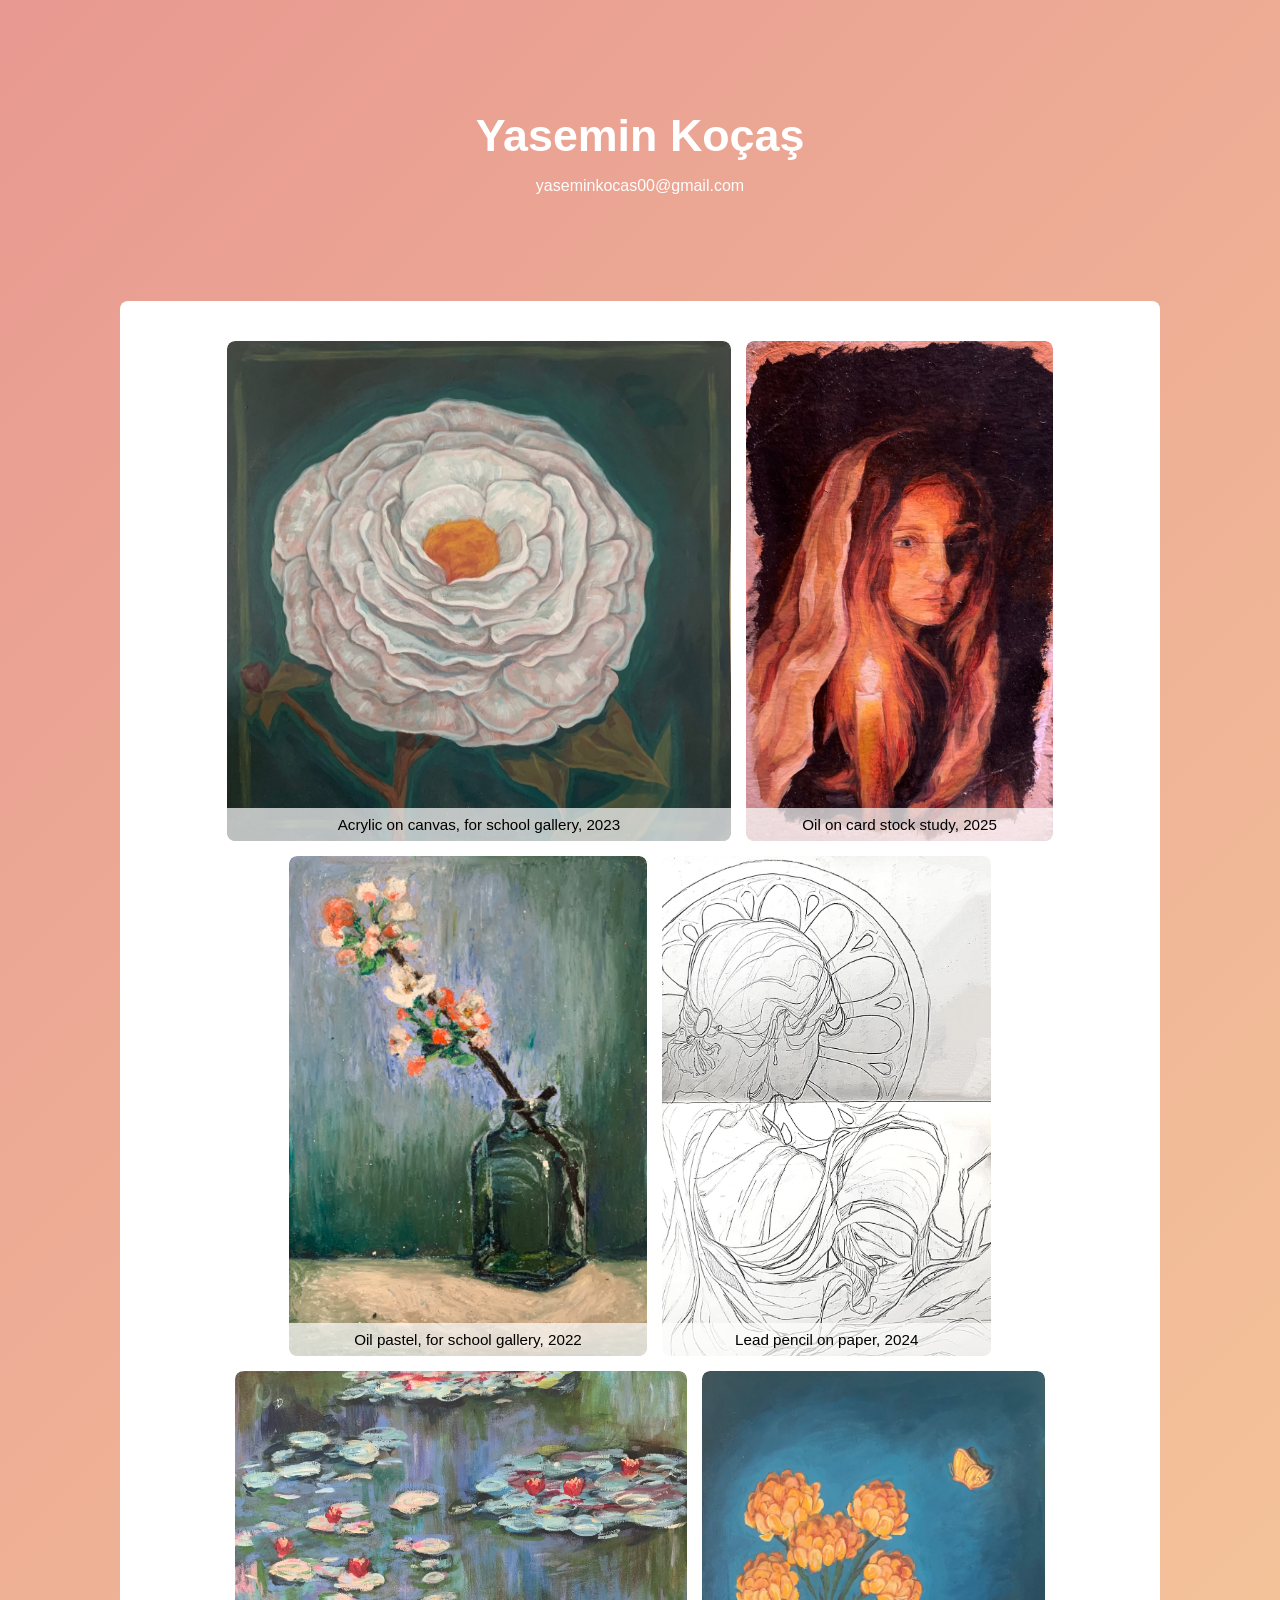
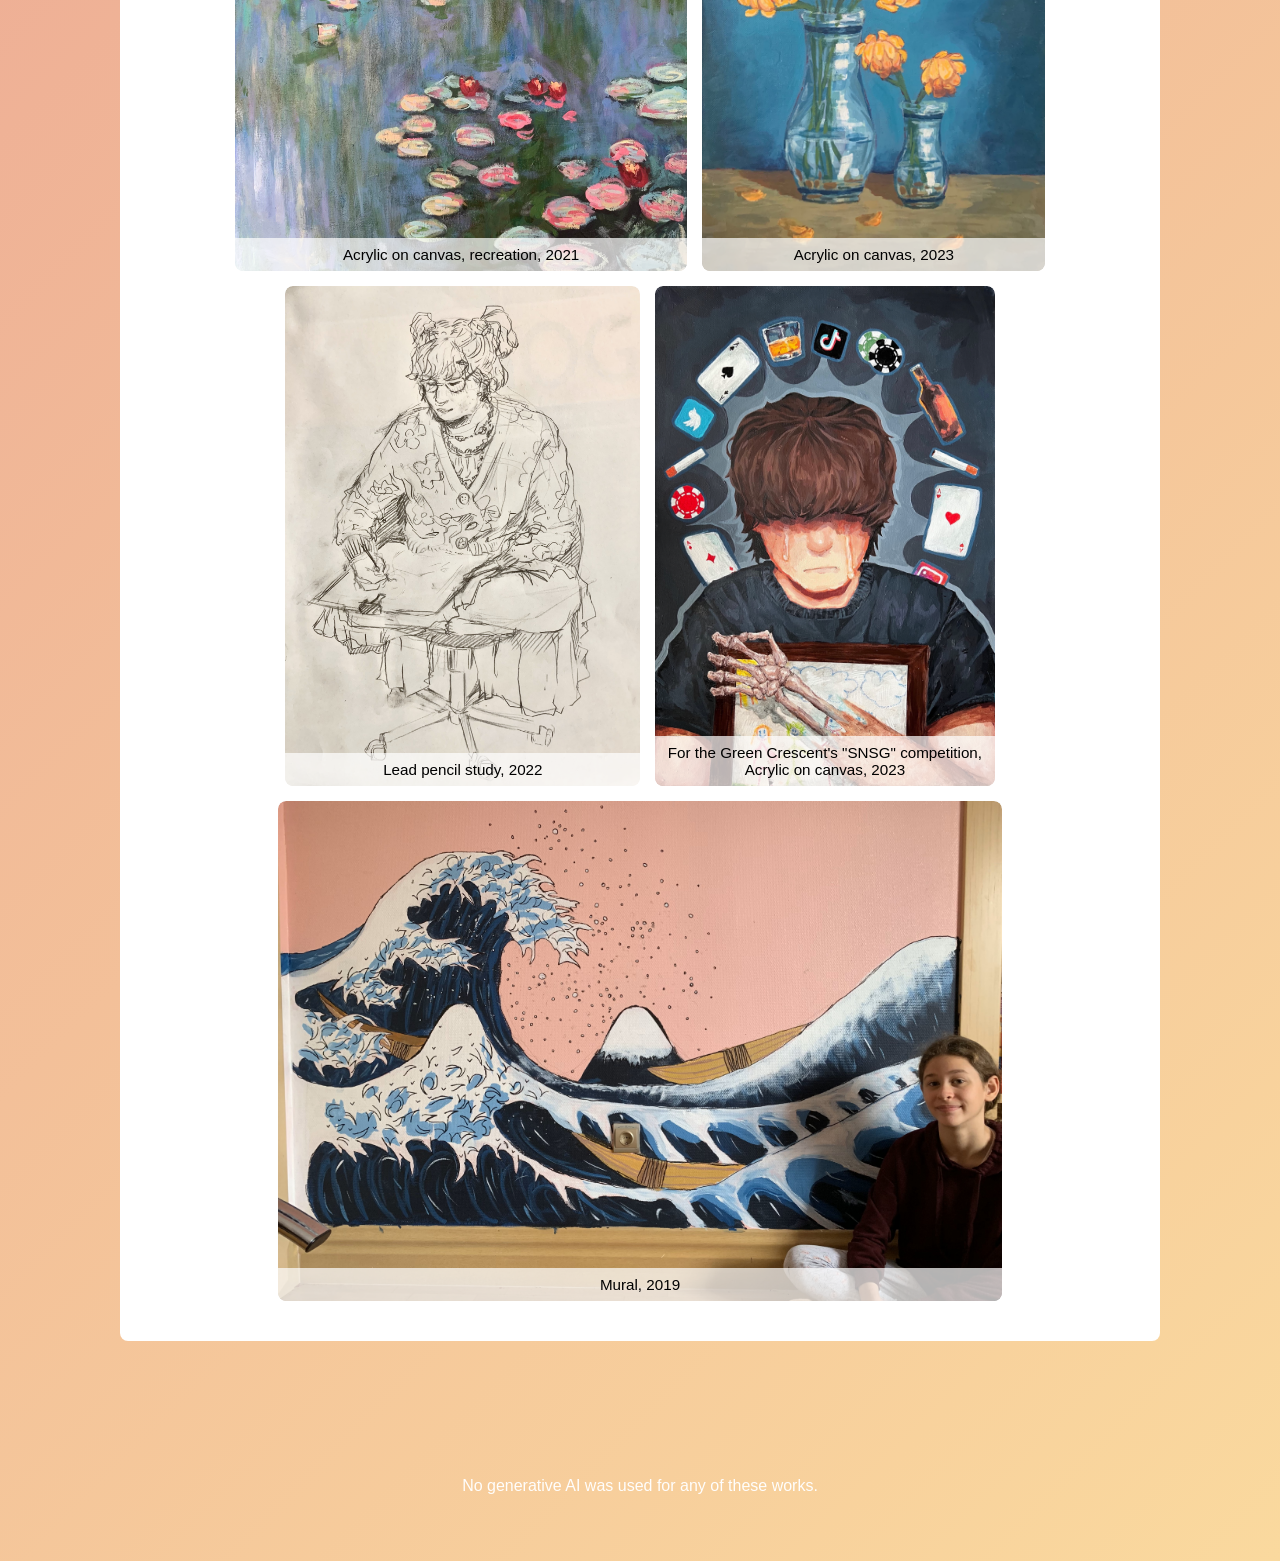
==== index.html @ a7b28b20 "trial" ====
<!DOCTYPE html>
<html lang="en">
<head>
  <meta charset="UTF-8" />
  <meta name="viewport" content="width=device-width, initial-scale=1.0" />
  <title>Yasemin Koçaş – Art Portfolio</title>
  <style>
    body {
      margin: 0;
      font-family: 'Segoe UI', sans-serif;
      background: linear-gradient(135deg, #e89991, #fad99e);
      color: #fff;
      text-align: center;
    }

    header {
      padding: 80px 20px 50px;
    }

    header h1 {
      font-size: 2.8em;
      margin-bottom: 10px;
      font-weight: 700;
    }

    header p {
      color: rgba(255, 255, 255, 0.97);
    }

    .gallery {
        display: flex;
        justify-content: center; 
  align-items: flex-start; 
  flex-wrap: wrap;        
  gap: 15px;              
  padding: 40px;
  border-radius: 8px;
  max-width:75%;
  margin: 40px auto;
  background: #fff;
  color: #333;
    }

    .gallery-item {
      position: relative;
  overflow: hidden;
  border-radius: 8px;
  cursor: pointer;
  transition: transform 0.2s ease;
  flex: 0 1 auto;         
  height: 500px;
    }

    .gallery-item:hover {
      transform: scale(1.02);
    }

    .gallery-item img {
       height: 100%;           
  width: auto;            
  display: block;
  object-fit: cover;      
  border-radius: 8px;
    }

    .caption {
      position: absolute;
  bottom: 0;
  width: 100%;
  background: rgba(255, 255, 255, 0.7);
  padding: 8px 0;
  font-size: 0.95em;
  color: #000;
  box-sizing: border-box;
    }

    
    .lightbox {
      display: none;
      position: fixed;
      top: 0;
      left: 0;
      width: 100%;
      height: 100%;
      background: rgba(0, 0, 0, 0.5);
      justify-content: center;
      align-items: center;
      z-index: 1000;
      .close {
  position: absolute;
  top: 30px;
  right: 40px;
  font-size: 2em;
  color: white;
  text-decoration: none;
  font-weight: bold;
  z-index: 1001;
}

    }

    .lightbox img {
      max-width:85%;
      max-height: 85%;
      border-radius: 10px;
      box-shadow: 0 0 20px rgba(0, 0, 0, 0.35);
    }

    .lightbox:target {
      display: flex;
    }


  </style>
</head>
<body>

  <header>
    <h1>Yasemin Koçaş</h1>
    <p>yaseminkocas00@gmail.com</p>
  </header>

  <div class="gallery">
    <a href="#img1" class="gallery-item">
      <img src="img/img1.png" alt=" img1">
      <div class="caption">Acrylic on canvas, for school gallery, 2023</div>
    </a>

    <a href="#first" class="gallery-item">
      <img src="img/first.jpg" alt=" first">
      <div class="caption">Oil on card stock study, 2025</div>
    </a>

    <a href="#img2" class="gallery-item">
      <img src="img/img2.png" alt="img2">
      <div class="caption">Oil pastel, for school gallery, 2022</div>
    </a>

    <a href="#img4" class="gallery-item">
      <img src="img/img4.jpg" alt="img4">
      <div class="caption">Lead pencil on paper, 2024</div>
    </a>

    <a href="#img5" class="gallery-item">
      <img src="img/img5.png" alt="img5">
      <div class="caption">Acrylic on canvas, recreation, 2021</div>
    </a>

    <a href="#img6" class="gallery-item">
      <img src="img/img6.png" alt="img6">
      <div class="caption">Acrylic on canvas, 2023</div>
    </a>

     <a href="#img7" class="gallery-item">
      <img src="img/img7.jpg" alt="img7">
      <div class="caption">Lead pencil study, 2022</div>
    </a>

    <a href="#img8" class="gallery-item">
      <img src="img/img8.png" alt="img8">
      <div class="caption">For the Green Crescent's "SNSG" competition, Acrylic on canvas, 2023</div>
    </a>

     <a href="#last" class="gallery-item">
      <img src="img/last.jpg" alt="last">
      <div class="caption">Mural, 2019</div>
    </a>
  </div>

<div>  
  <div id="img1" class="lightbox">
    <a href="" class="close">&times;</a>
    <img src="img/img1.png" alt="">
  </div>

  <div id="img2" class="lightbox">
    <a href="" class="close">&times;</a>
    <img src="img/img2.png" alt="">
</div>
      <div id="img3" class="lightbox">
    <a href="" class="close">&times;</a>
    <img src="img/img3.png" alt="">
  </div>

    <div id="img4" class="lightbox">
    <a href="" class="close">&times;</a>
    <img src="img/img4.jpg" alt="">
    </div>

    <div id="first" class="lightbox">
    <a href="" class="close">&times;</a>
    <img src="img/first.jpg" alt="">
    </div>

      <div id="img5" class="lightbox">
    <a href="" class="close">&times;</a>
    <img src="img/img5.png" alt="">
  </div>

    <div id="img6" class="lightbox">
    <a href="" class="close">&times;</a>
    <img src="img/img6.png" alt="">
  </div>

    <div id="img7" class="lightbox">
    <a href="" class="close">&times;</a>
    <img src="img/img7.jpg" alt="">
  </div>

    <div id="img8" class="lightbox">
    <a href="" class="close">&times;</a>
    <img src="img/img8.png" alt="">
  </div>

    <div id="img9" class="lightbox">
    <a href="" class="close">&times;</a>
    <img src="img/img9.png" alt="">
  </div>

  <div id="last" class="lightbox">
    <a href="" class="close">&times;</a>
    <img src="img/last.jpg" alt="">
  </div>
</div>

<header>
    <p>No generative AI was used for any of these works.</p>
  </header>

</body>
</html>
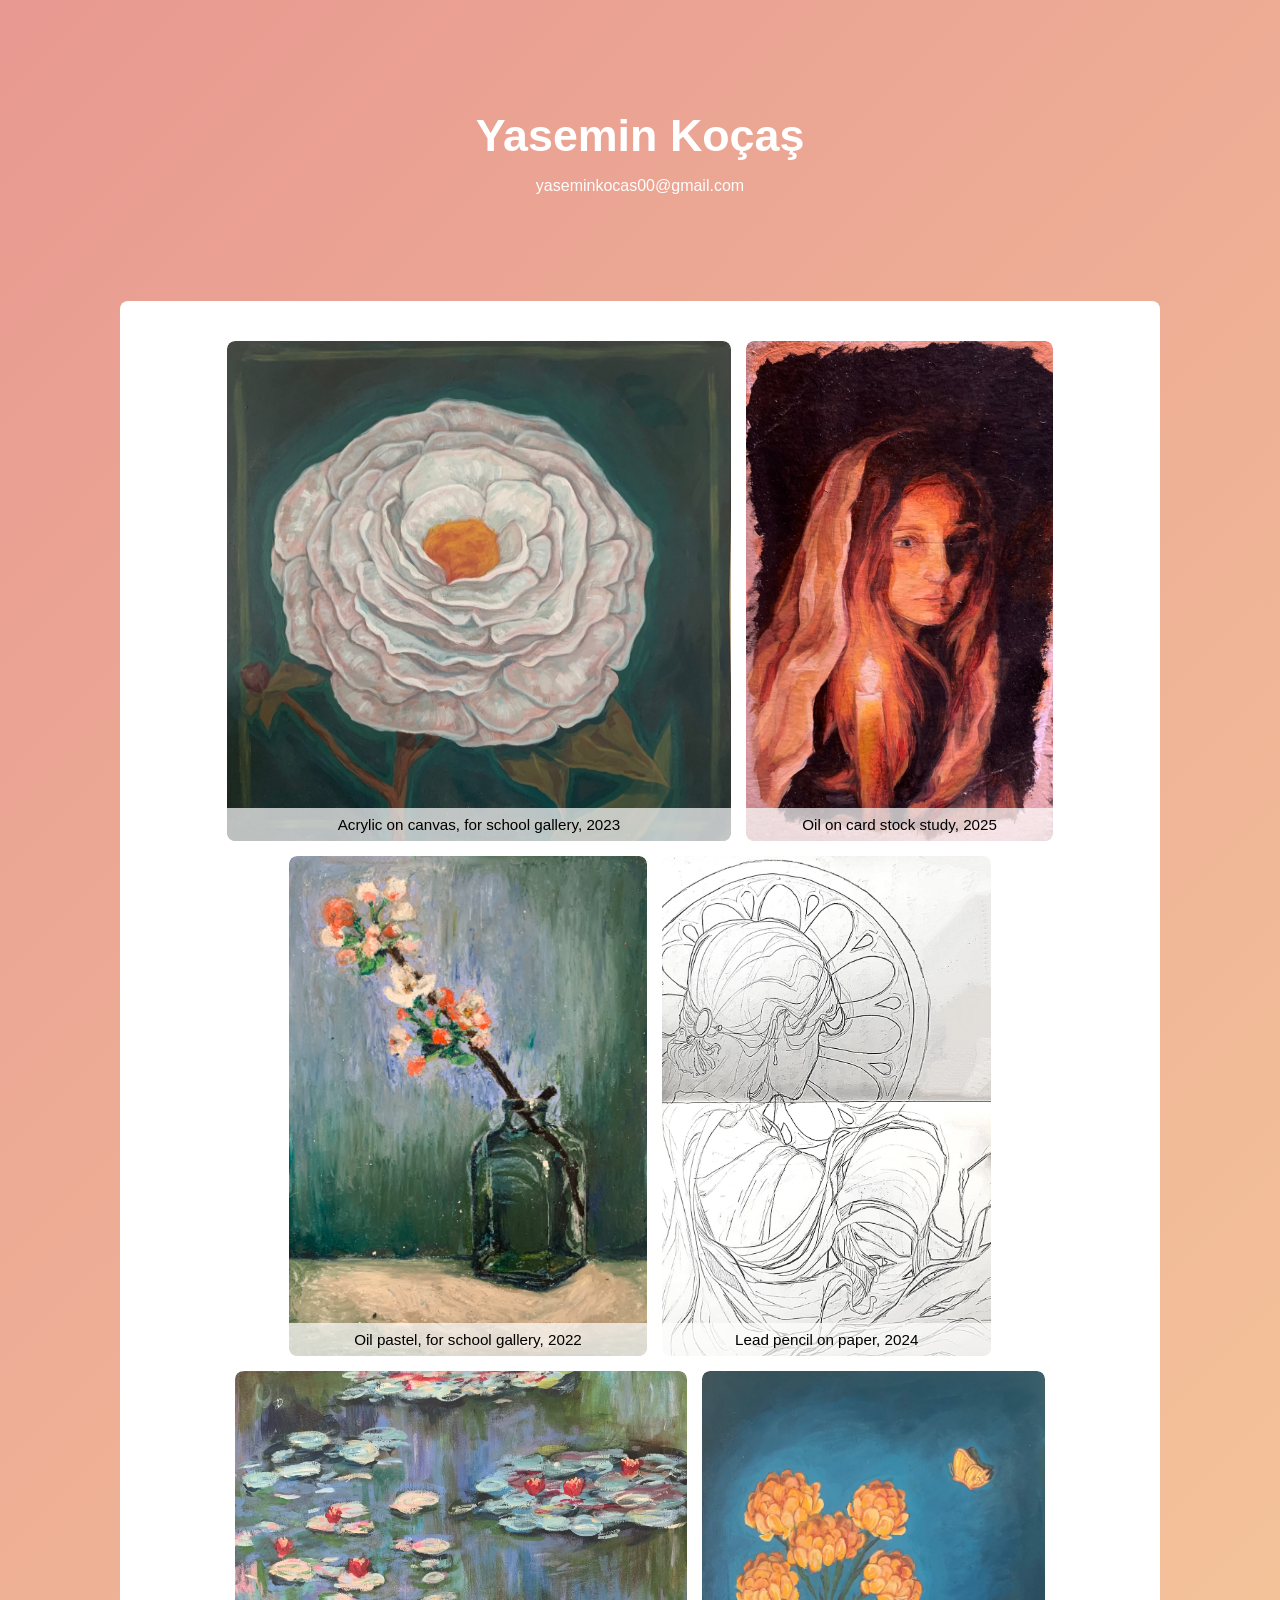
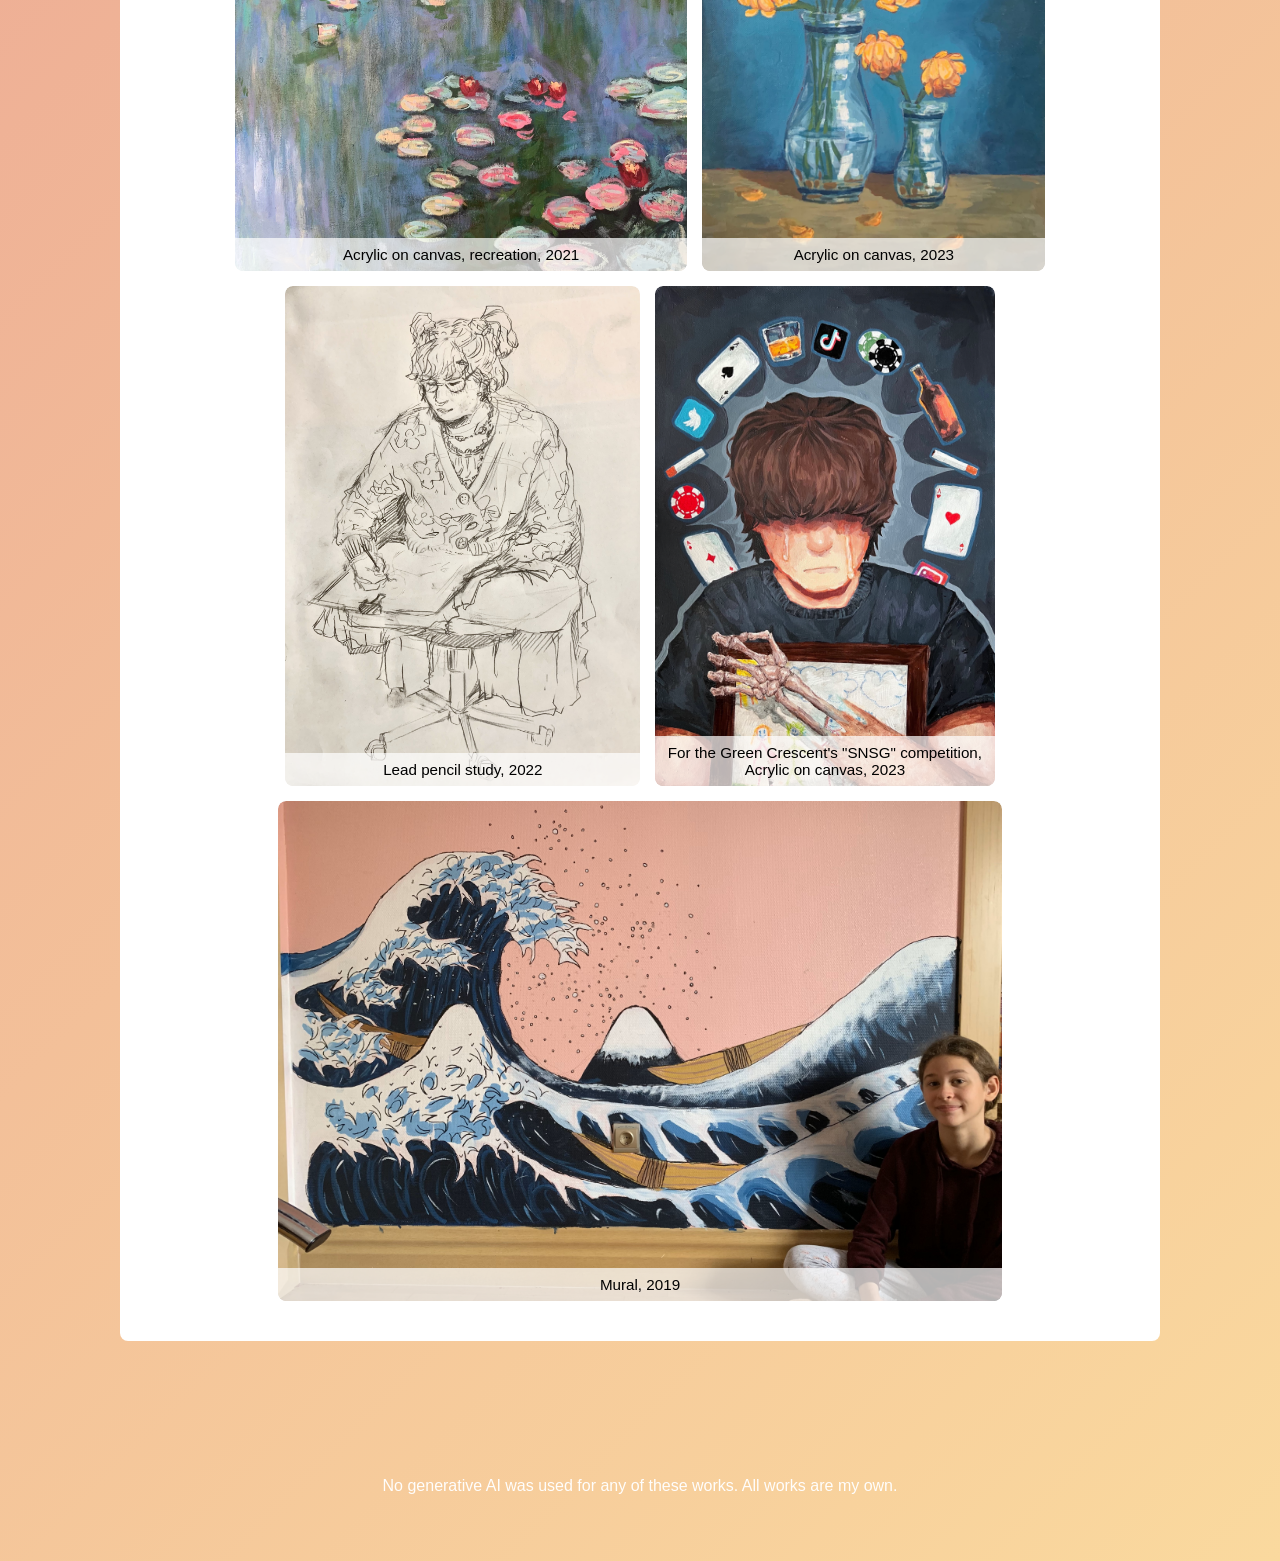
==== commit df316ee3: "trial" ====
--- a/index.html
+++ b/index.html
@@ -226,7 +226,7 @@
 </div>
 
 <header>
-    <p>No generative AI was used for any of these works.</p>
+    <p>No generative AI was used for any of these works. All works are my own.</p>
   </header>
 
 </body>
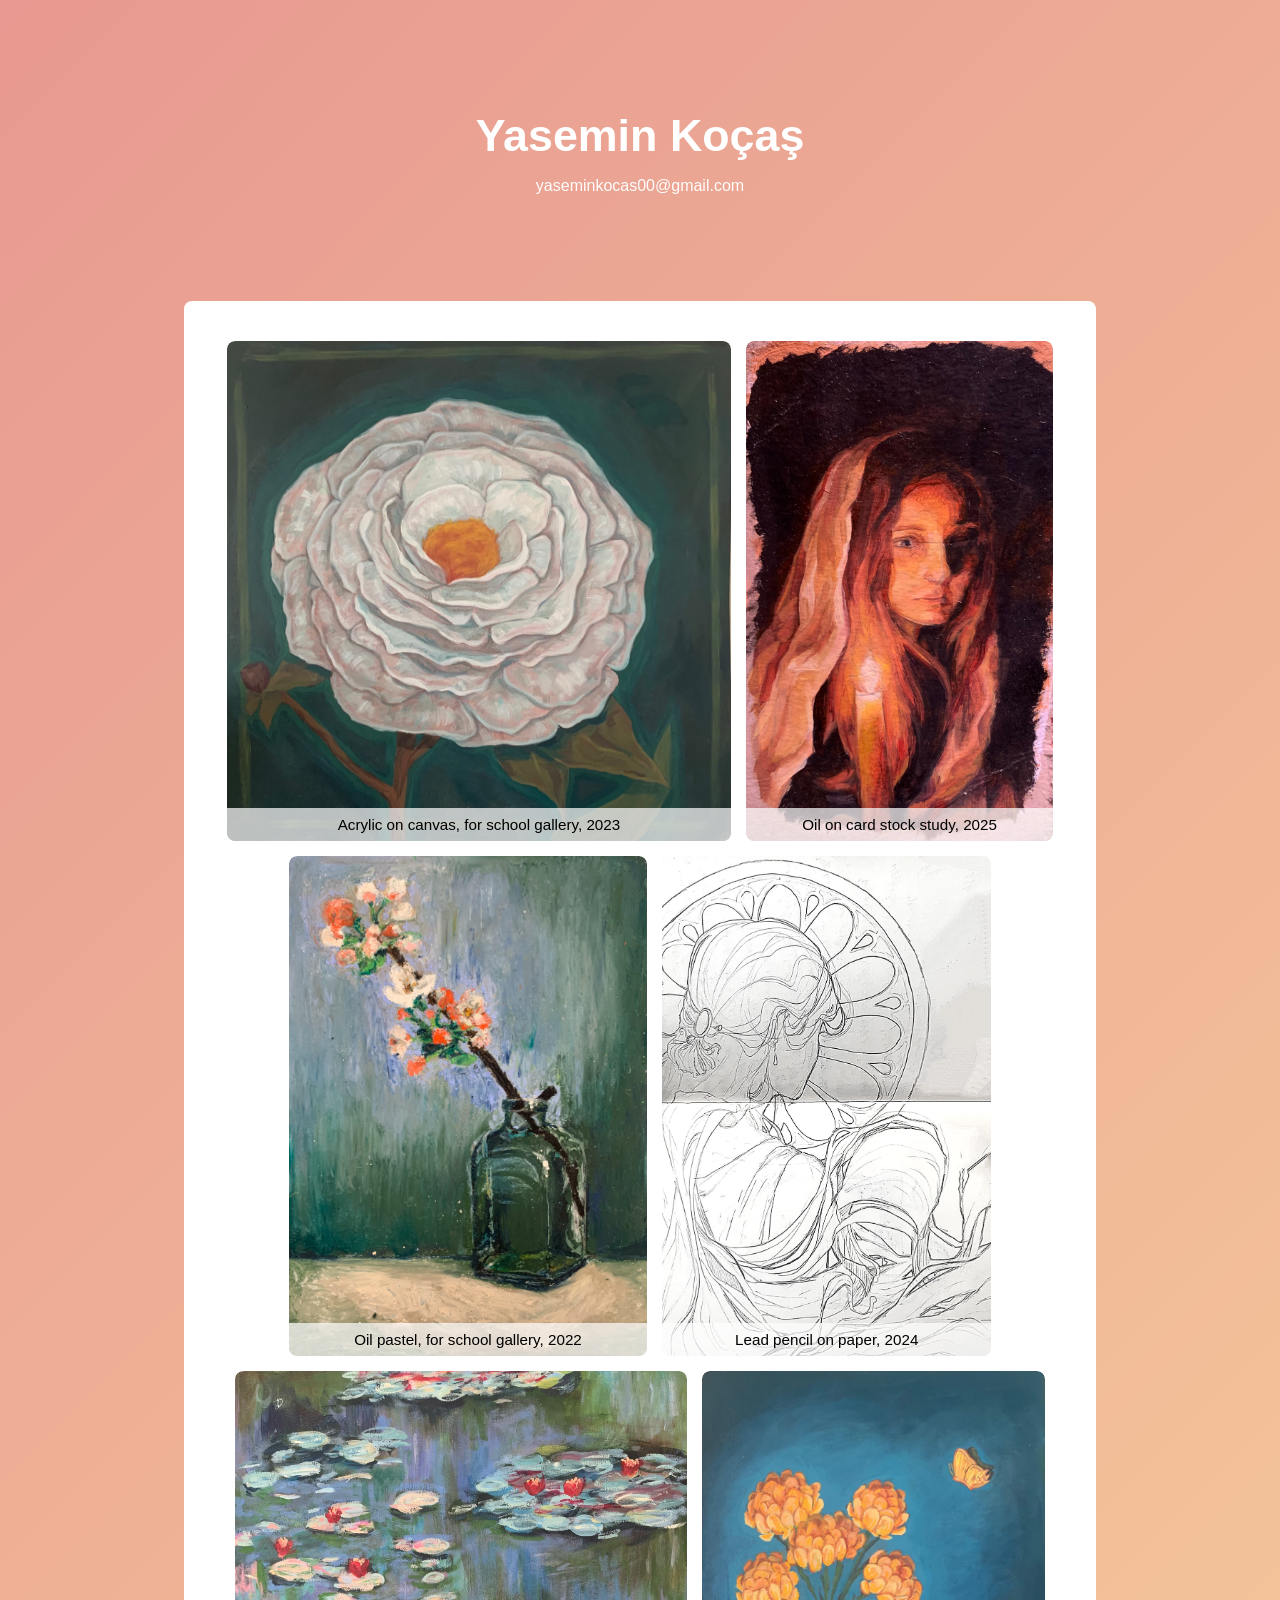
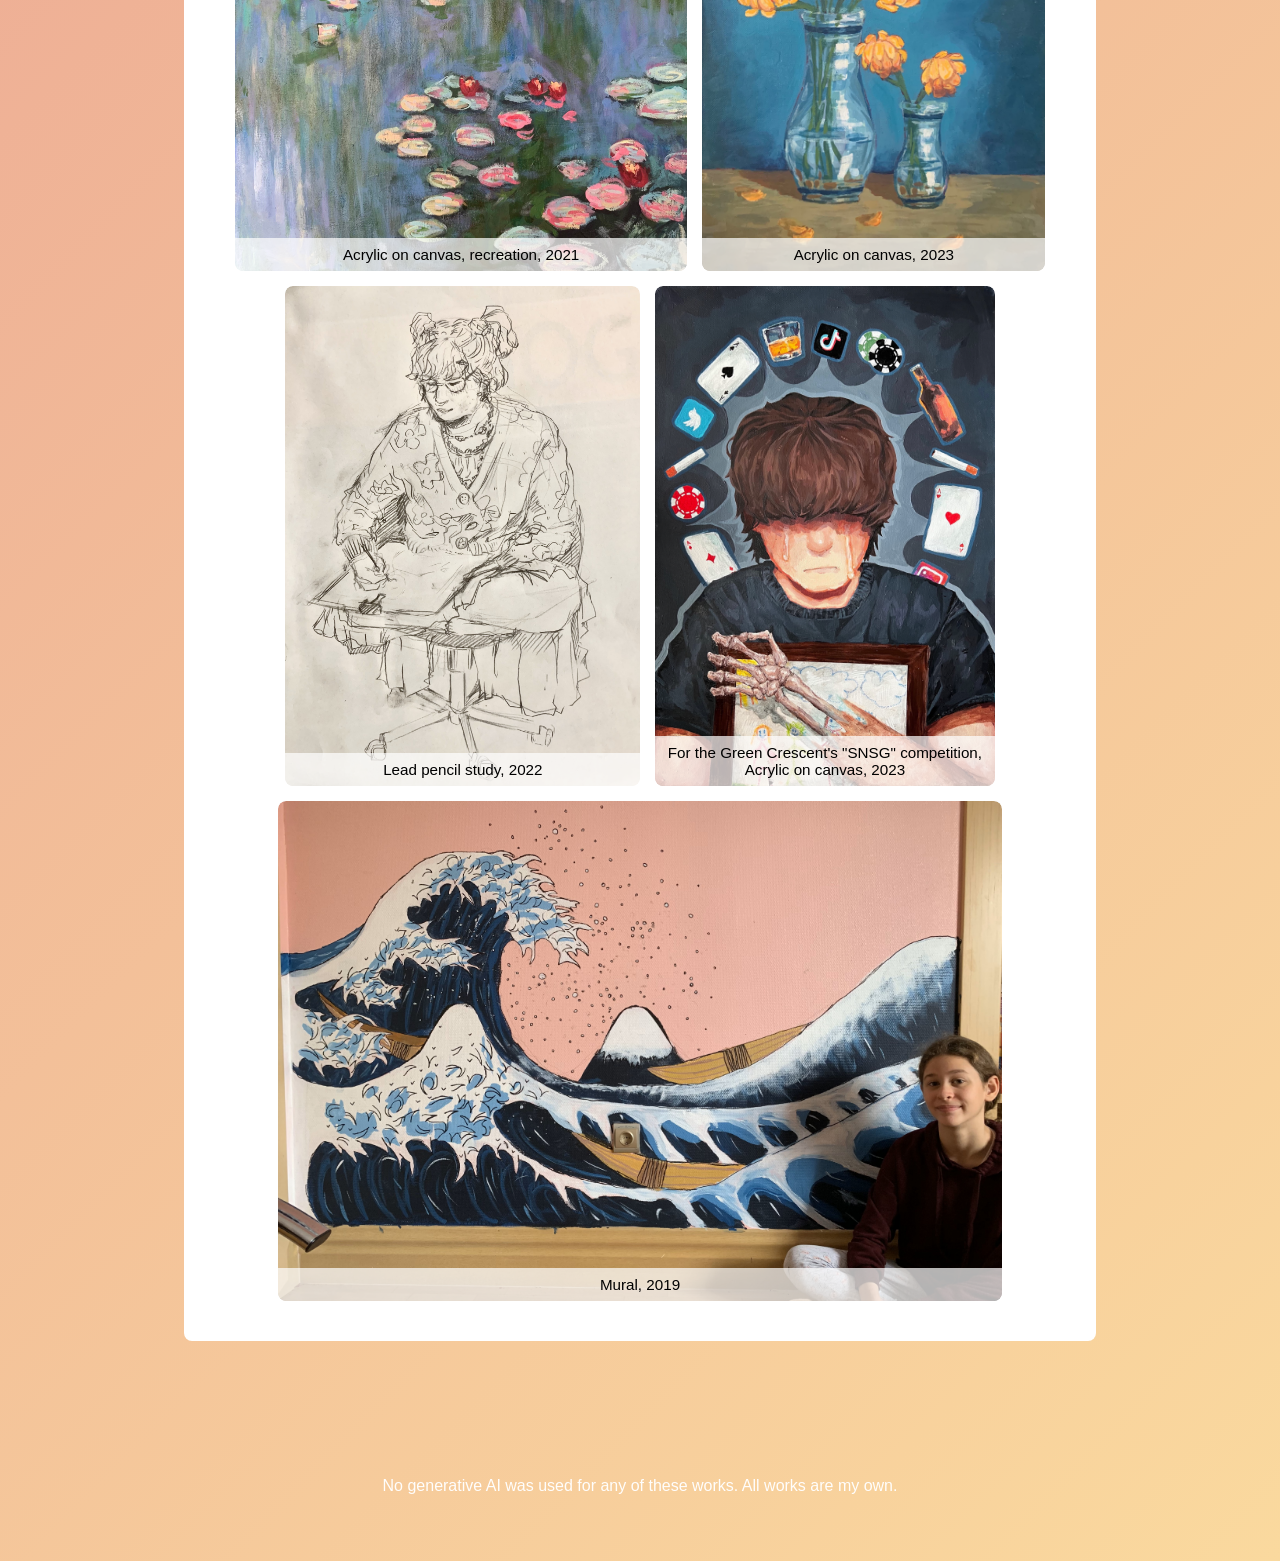
==== commit 59dfc1dd: "trial" ====
--- a/index.html
+++ b/index.html
@@ -37,7 +37,7 @@
   gap: 15px;              
   padding: 40px;
   border-radius: 8px;
-  max-width:75%;
+  max-width:65%;
   margin: 40px auto;
   background: #fff;
   color: #333;
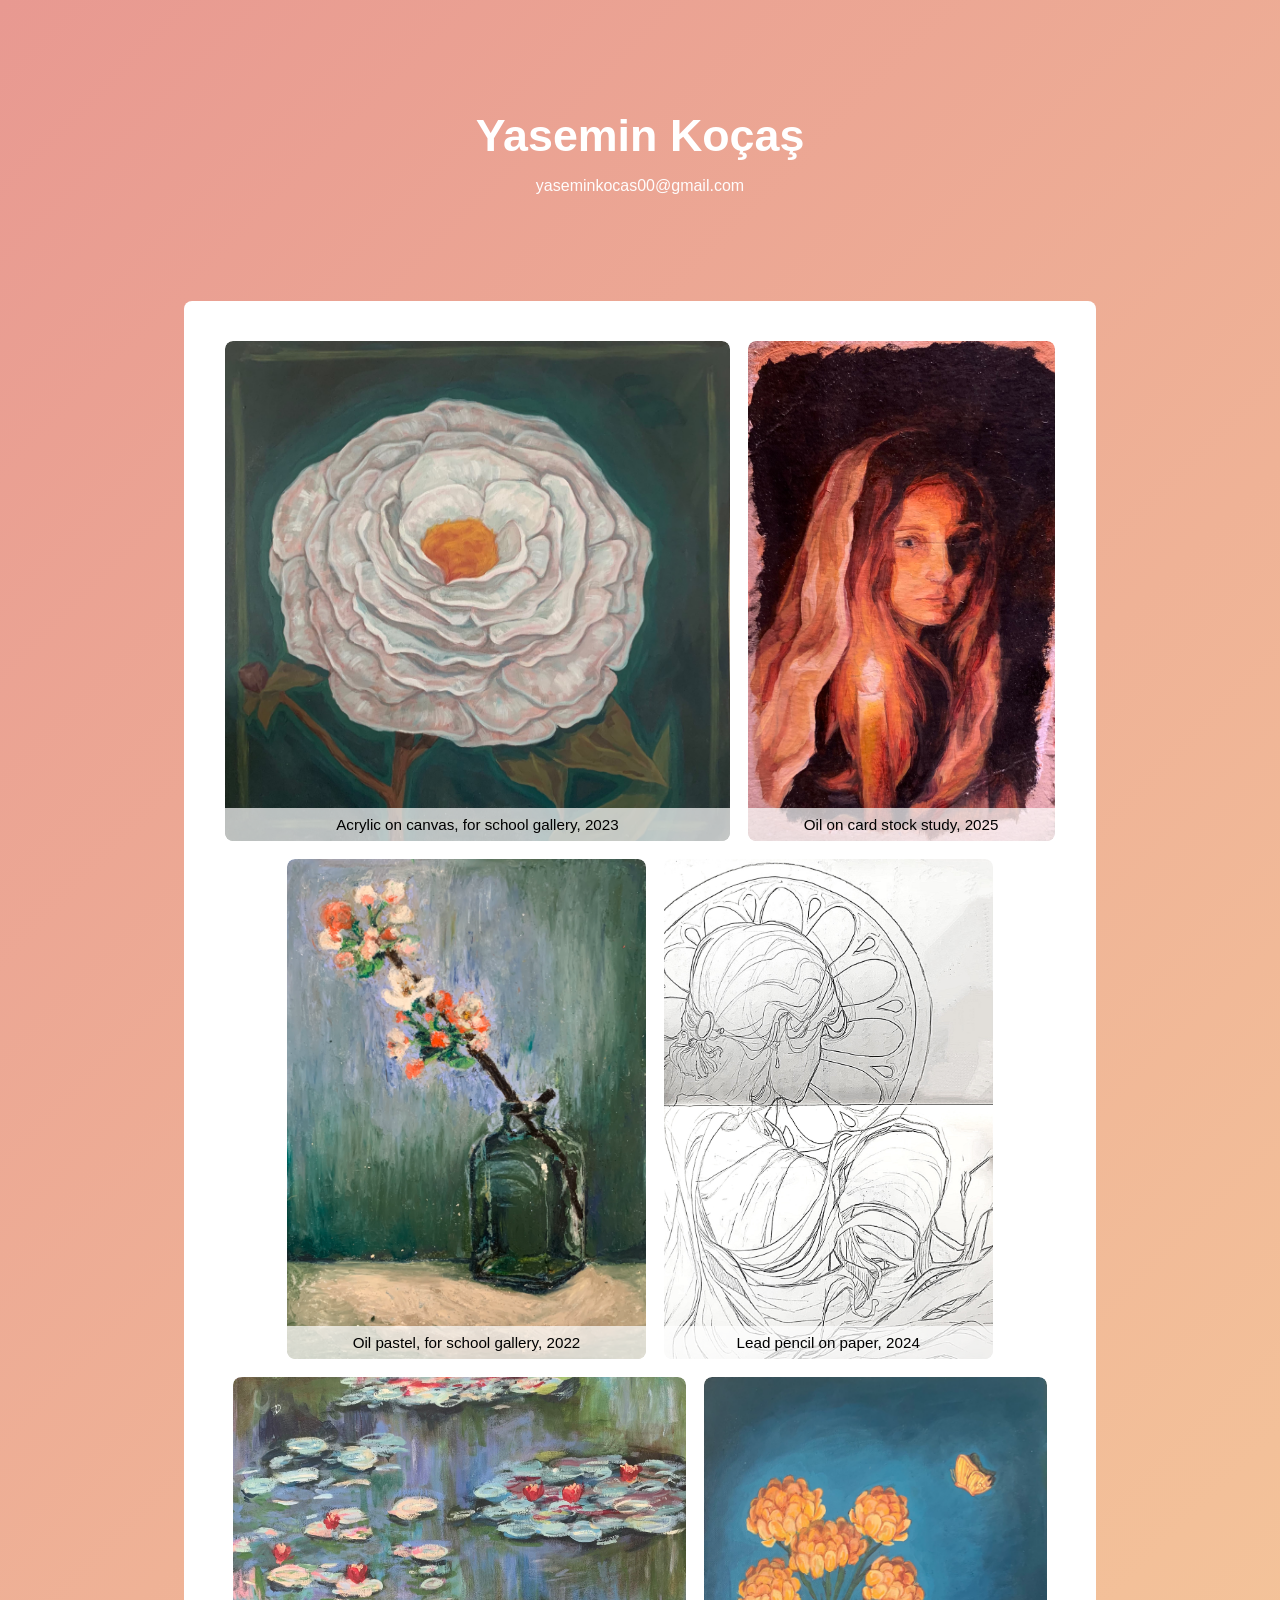
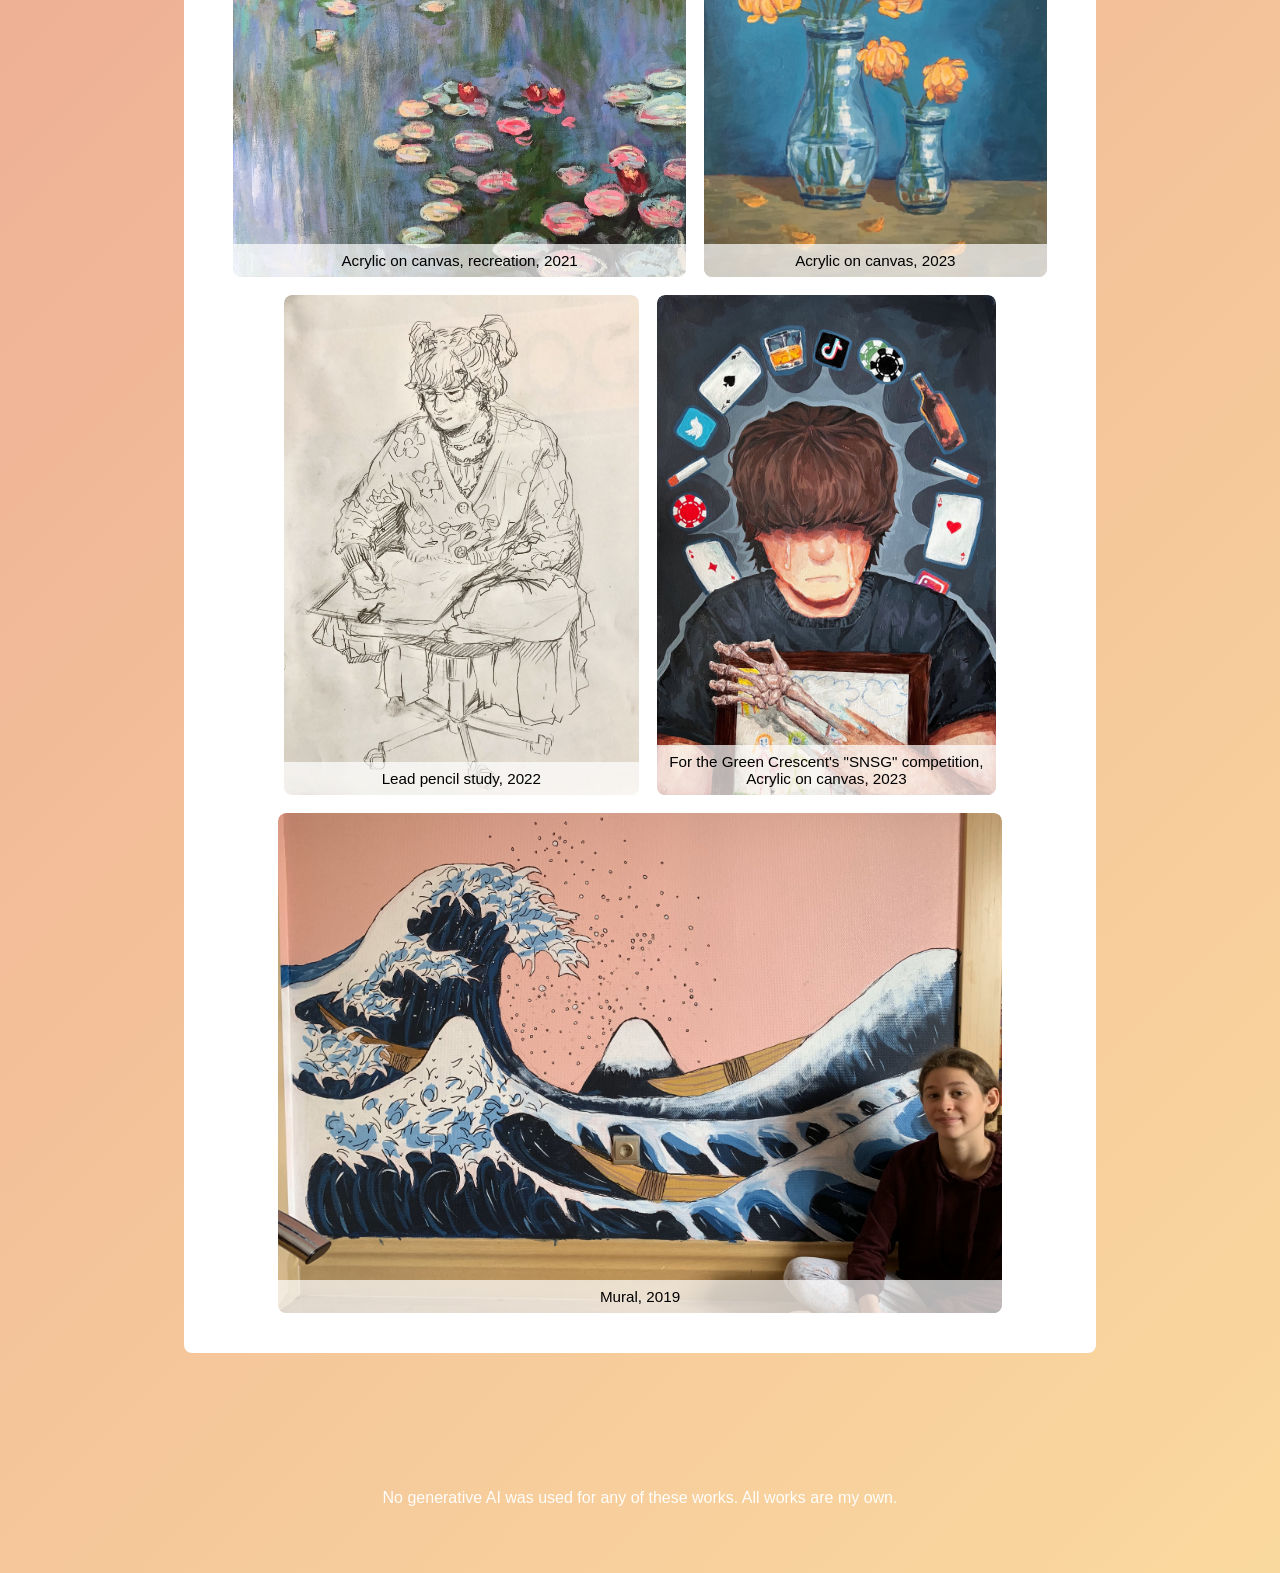
==== commit 600b155c: "final" ====
--- a/index.html
+++ b/index.html
@@ -34,7 +34,7 @@
         justify-content: center; 
   align-items: flex-start; 
   flex-wrap: wrap;        
-  gap: 15px;              
+  gap: 18px;              
   padding: 40px;
   border-radius: 8px;
   max-width:65%;
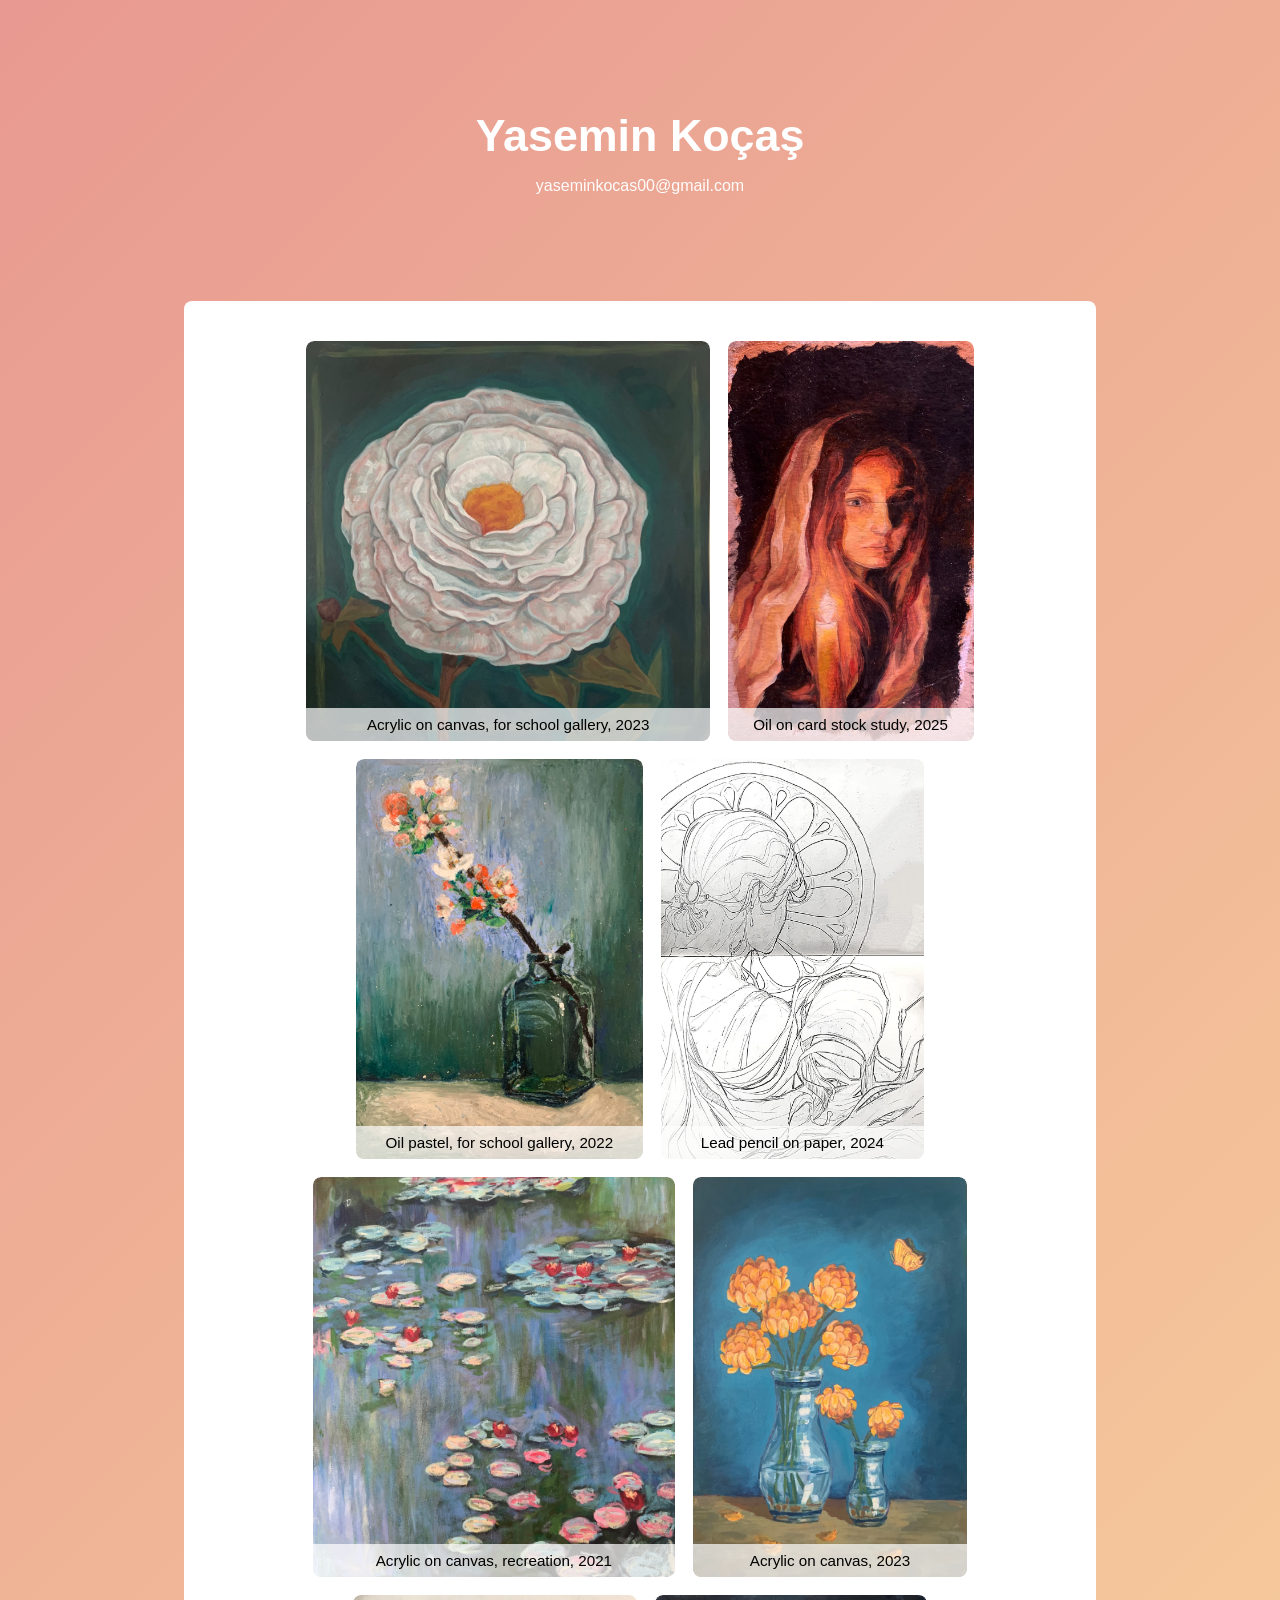
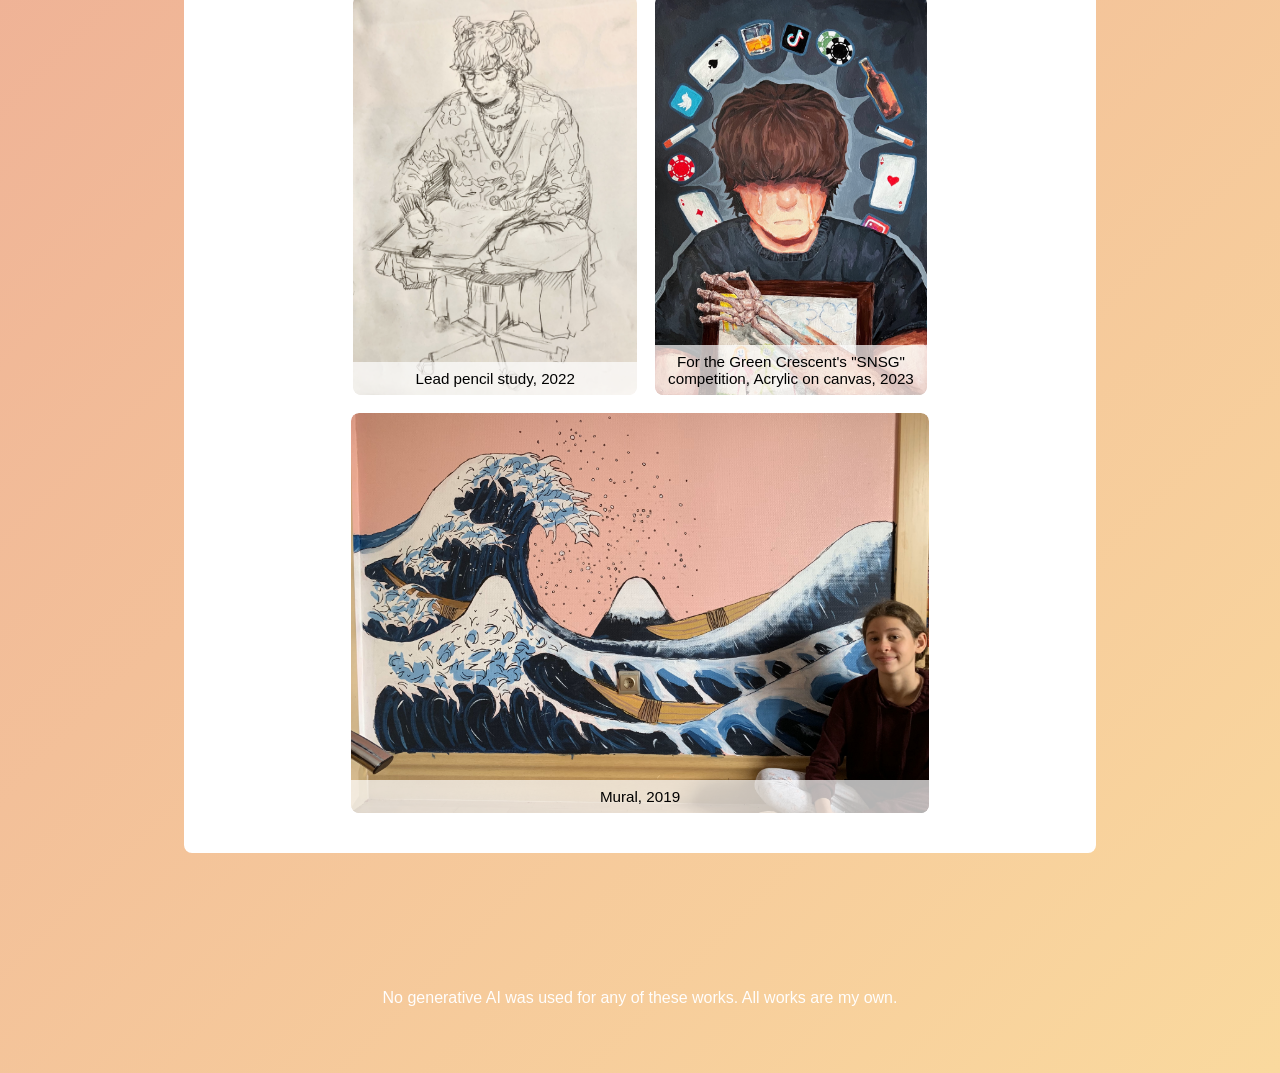
==== commit 521637ba: "actual final" ====
--- a/index.html
+++ b/index.html
@@ -50,7 +50,7 @@
   cursor: pointer;
   transition: transform 0.2s ease;
   flex: 0 1 auto;         
-  height: 500px;
+  height: 400px;
     }
 
     .gallery-item:hover {
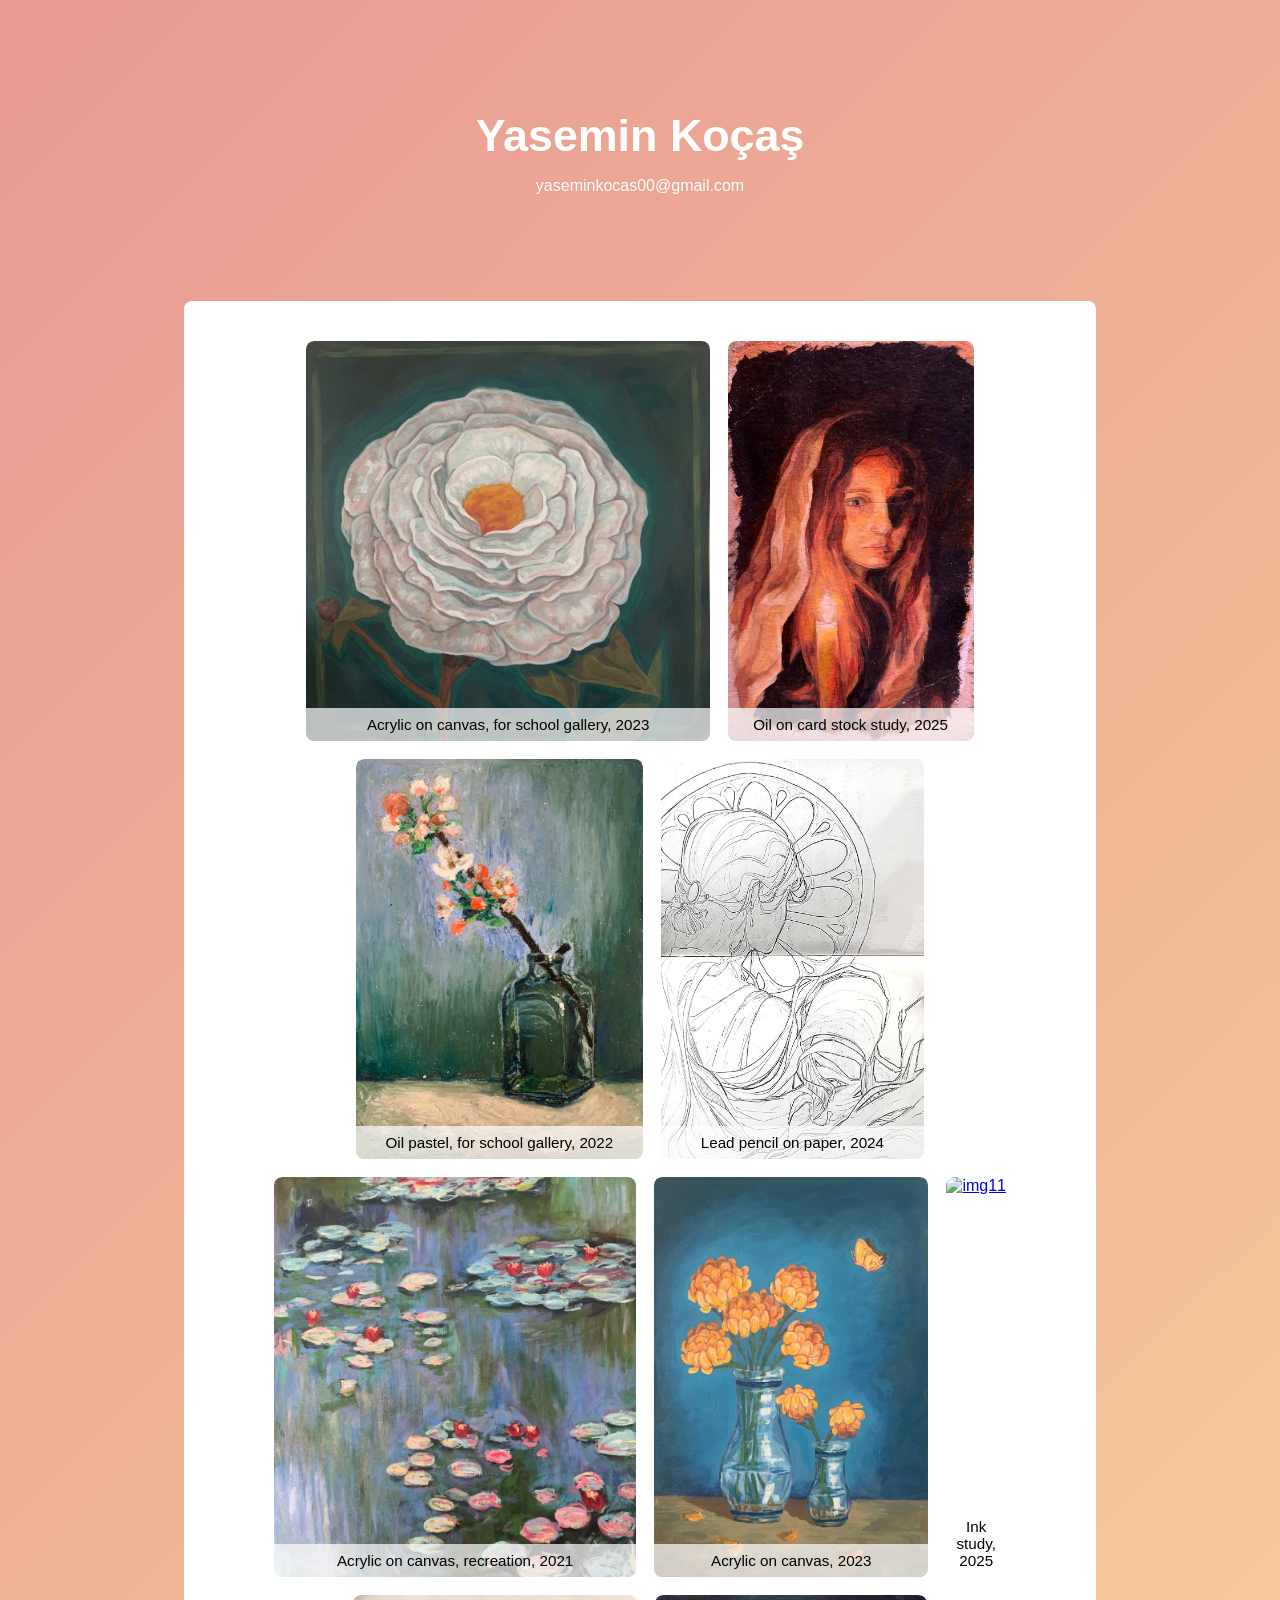
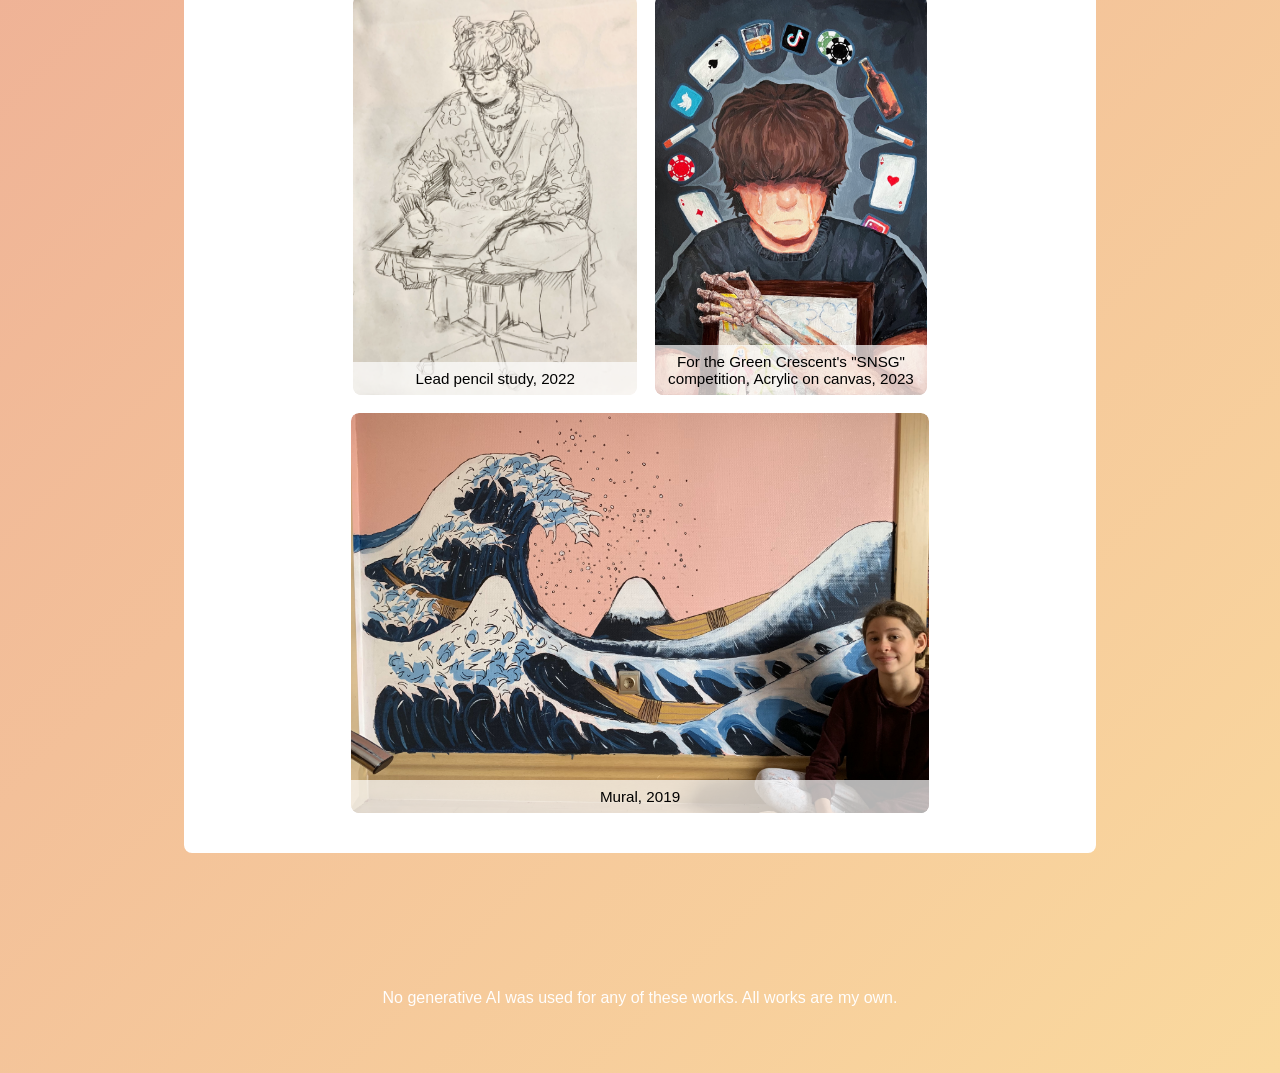
==== commit 180f004d: "final final" ====
--- a/index.html
+++ b/index.html
@@ -153,6 +153,11 @@
       <div class="caption">Acrylic on canvas, 2023</div>
     </a>
 
+        <a href="#img11" class="gallery-item">
+      <img src="img/img11.jpg" alt="img11">
+      <div class="caption">Ink study, 2025</div>
+    </a>
+
      <a href="#img7" class="gallery-item">
       <img src="img/img7.jpg" alt="img7">
       <div class="caption">Lead pencil study, 2022</div>
@@ -189,6 +194,12 @@
     <img src="img/img4.jpg" alt="">
     </div>
 
+        <div id="img11" class="lightbox">
+    <a href="" class="close">&times;</a>
+    <img src="img/img11.jpg" alt="">
+    </div>
+
+
     <div id="first" class="lightbox">
     <a href="" class="close">&times;</a>
     <img src="img/first.jpg" alt="">
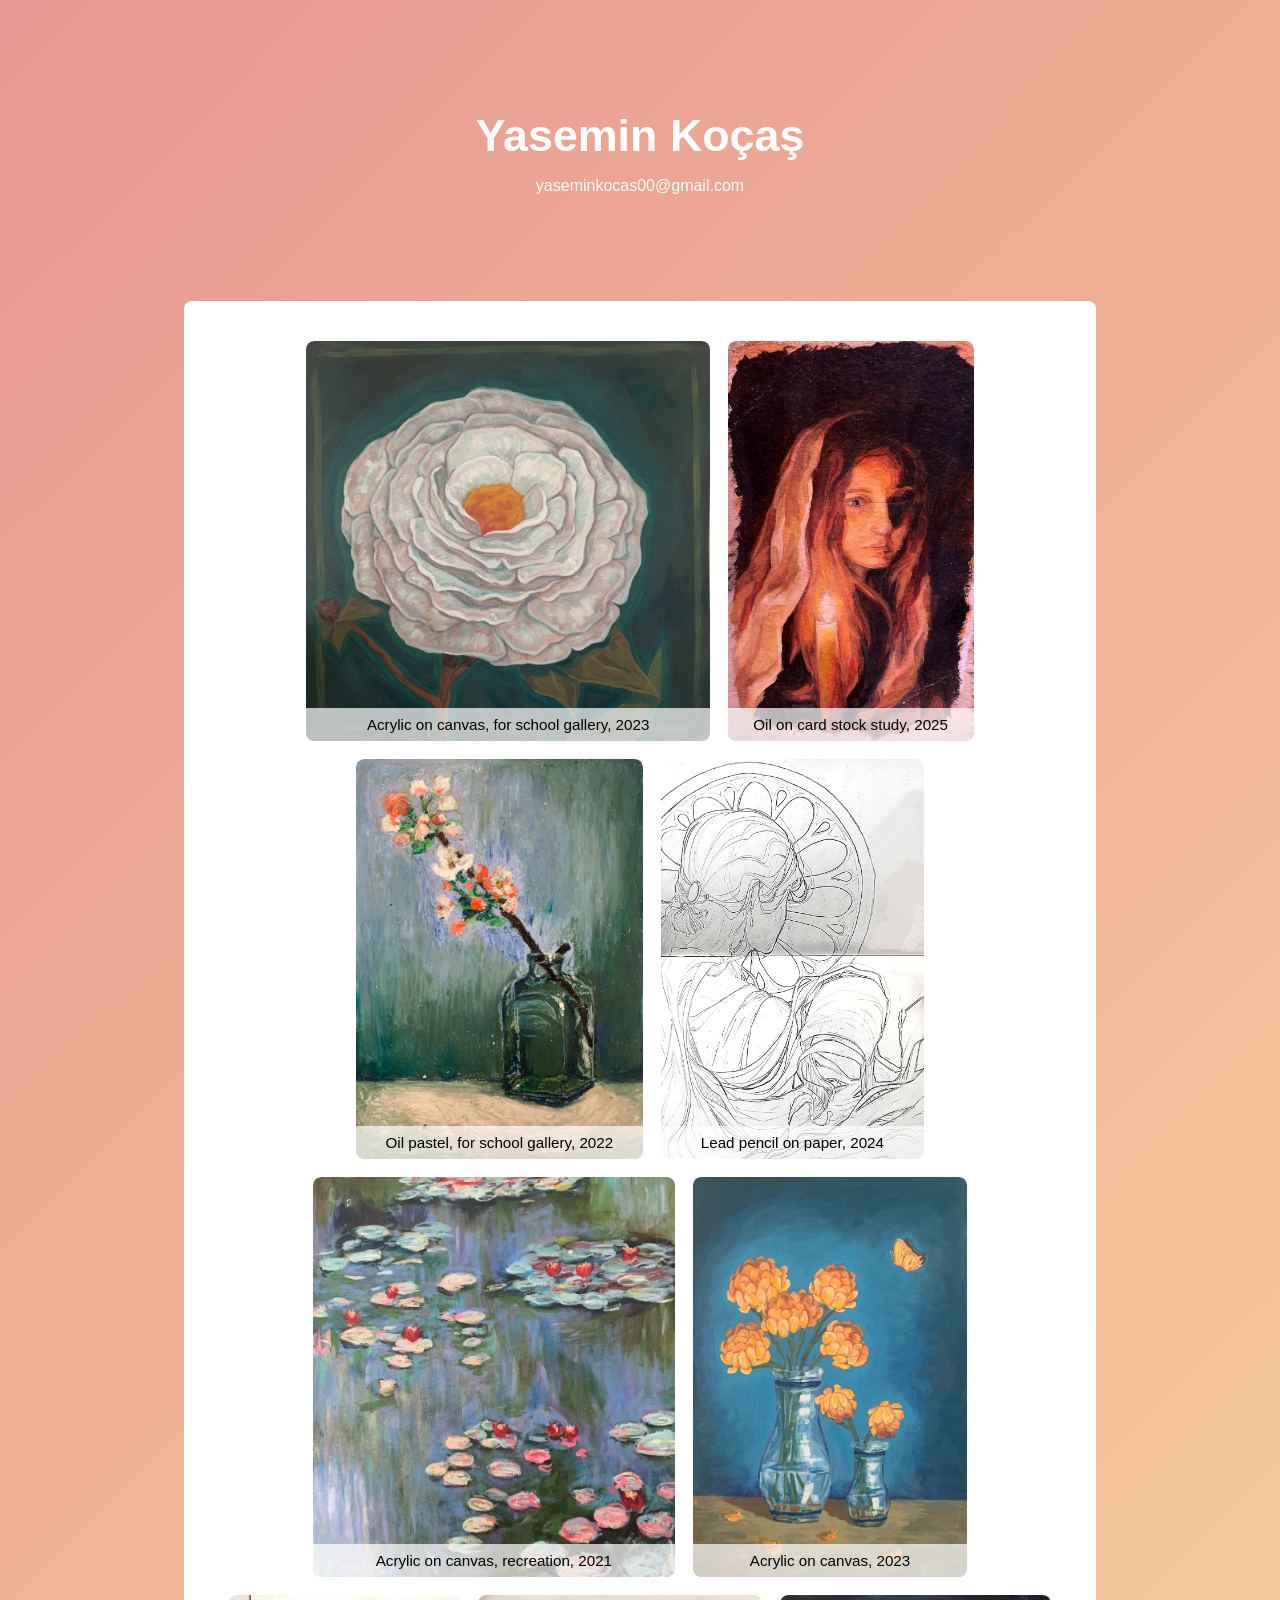
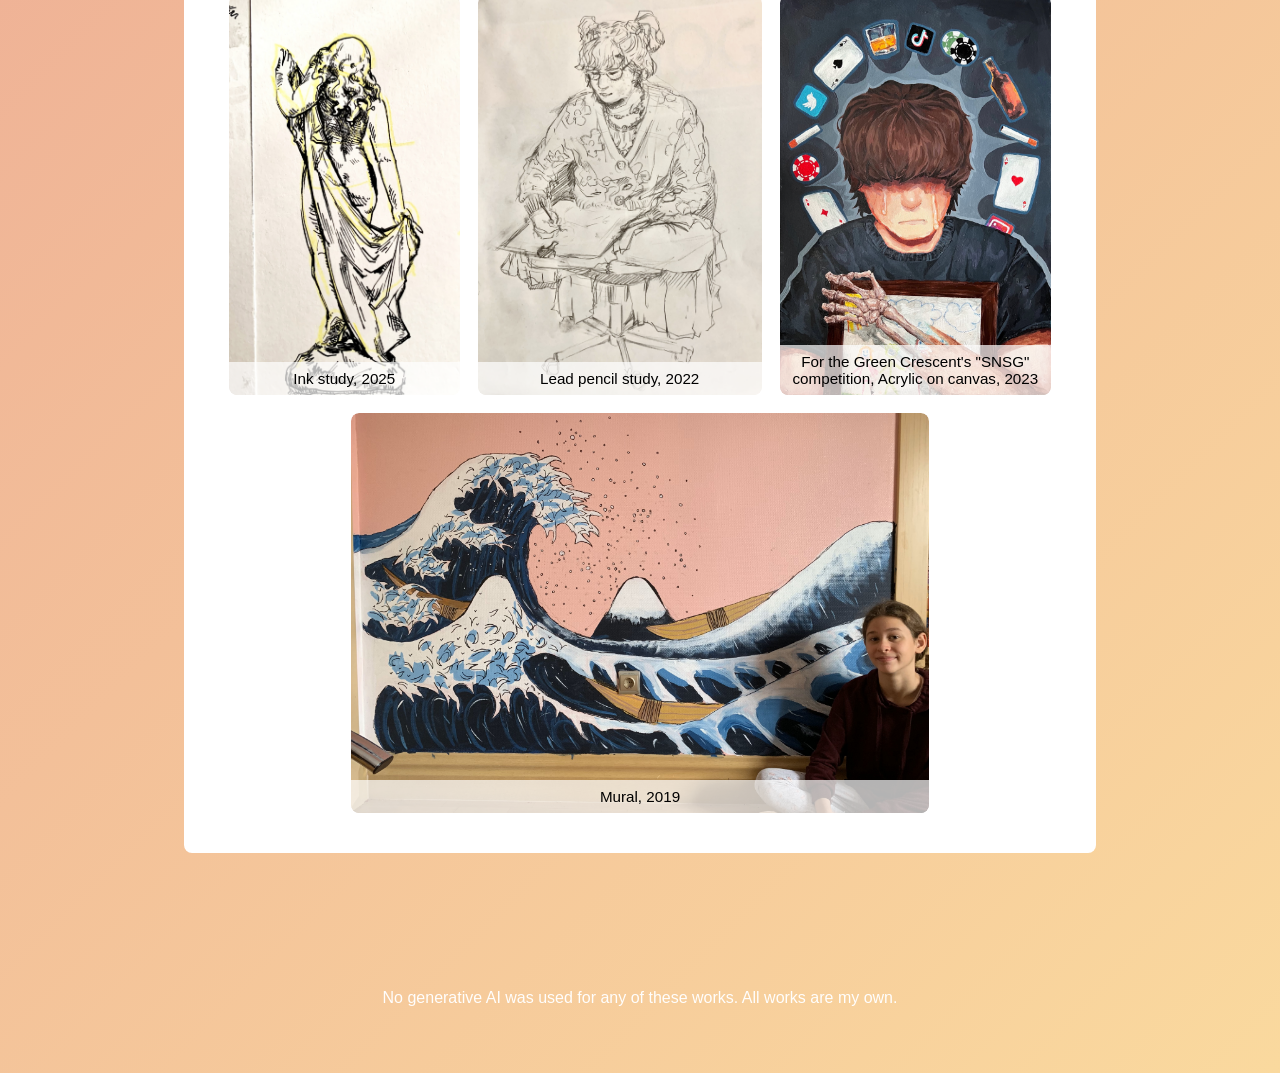
==== commit b0fb50a3: "final final" ====
--- a/index.html
+++ b/index.html
@@ -154,7 +154,7 @@
     </a>
 
         <a href="#img11" class="gallery-item">
-      <img src="img/img11.jpg" alt="img11">
+      <img src="img/img11.JPG" alt="img11">
       <div class="caption">Ink study, 2025</div>
     </a>
 
@@ -196,7 +196,7 @@
 
         <div id="img11" class="lightbox">
     <a href="" class="close">&times;</a>
-    <img src="img/img11.jpg" alt="">
+    <img src="img/img11.JPG" alt="">
     </div>
 
 
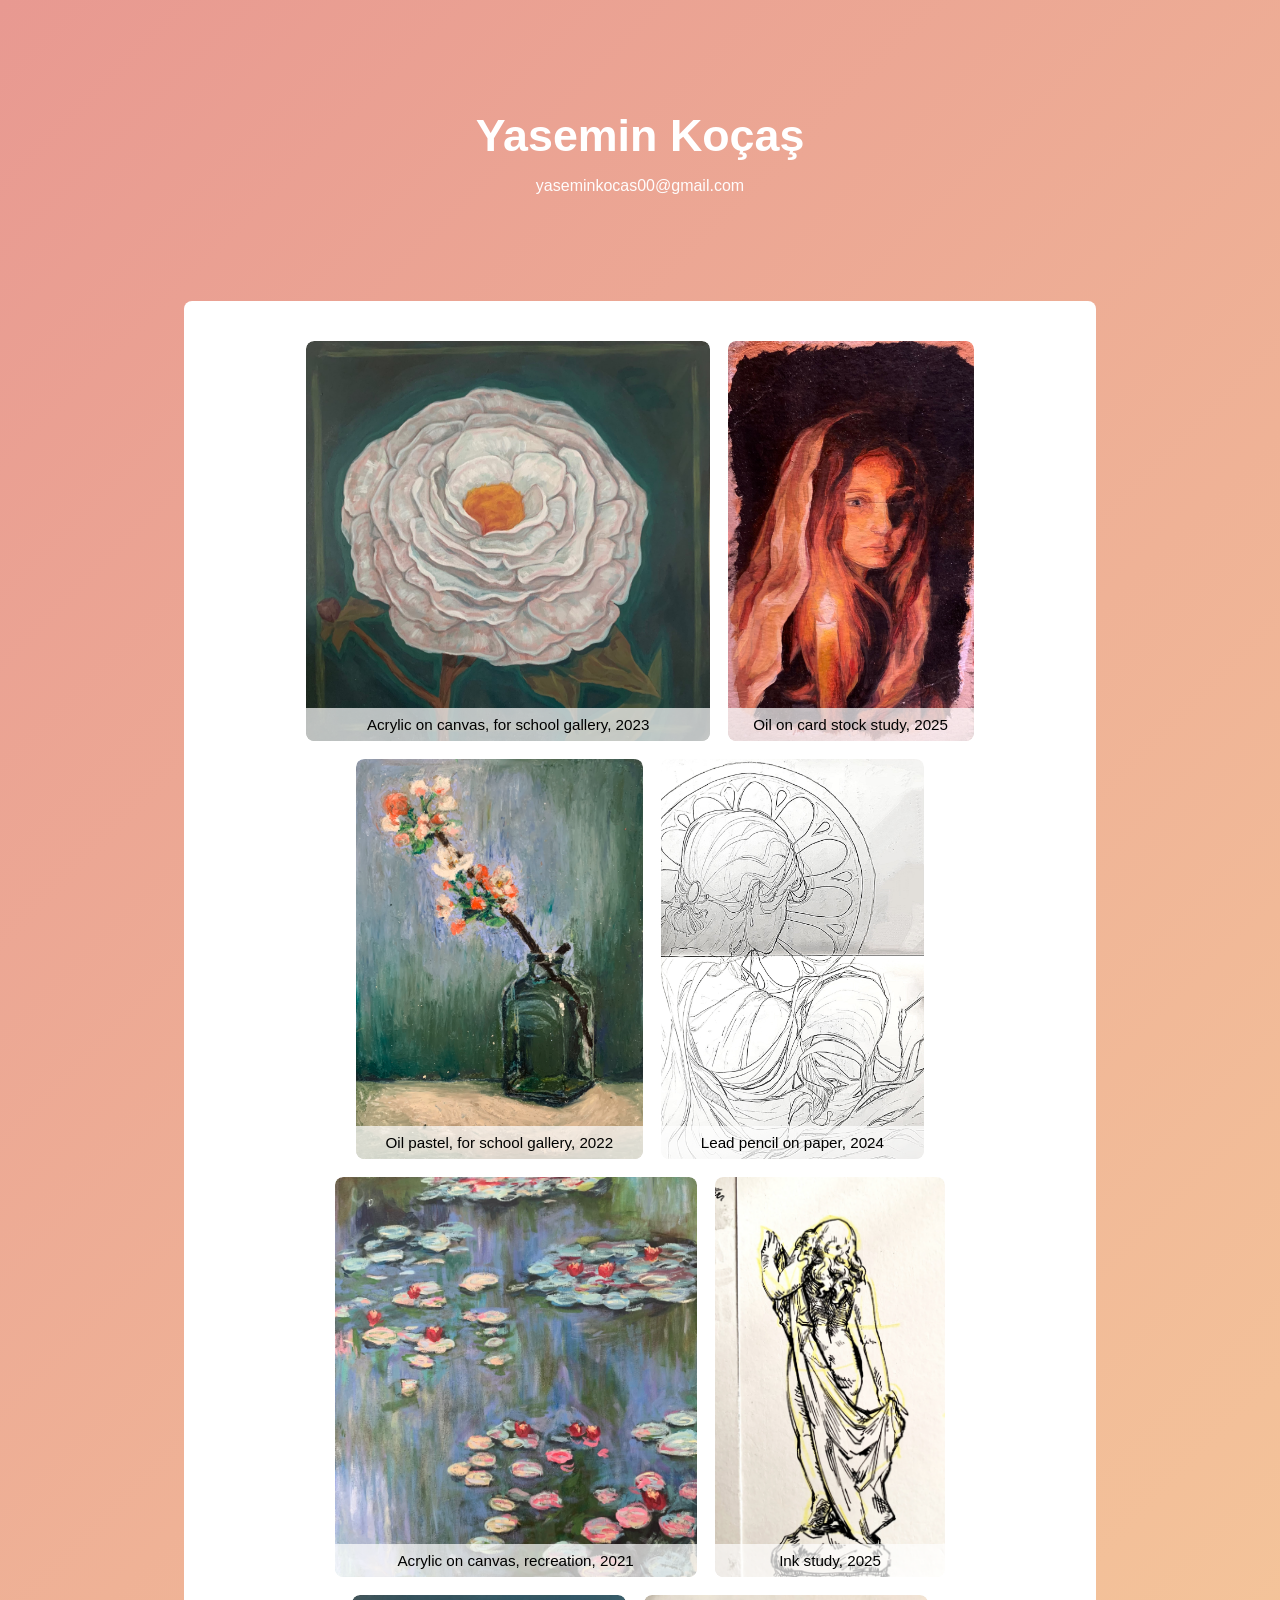
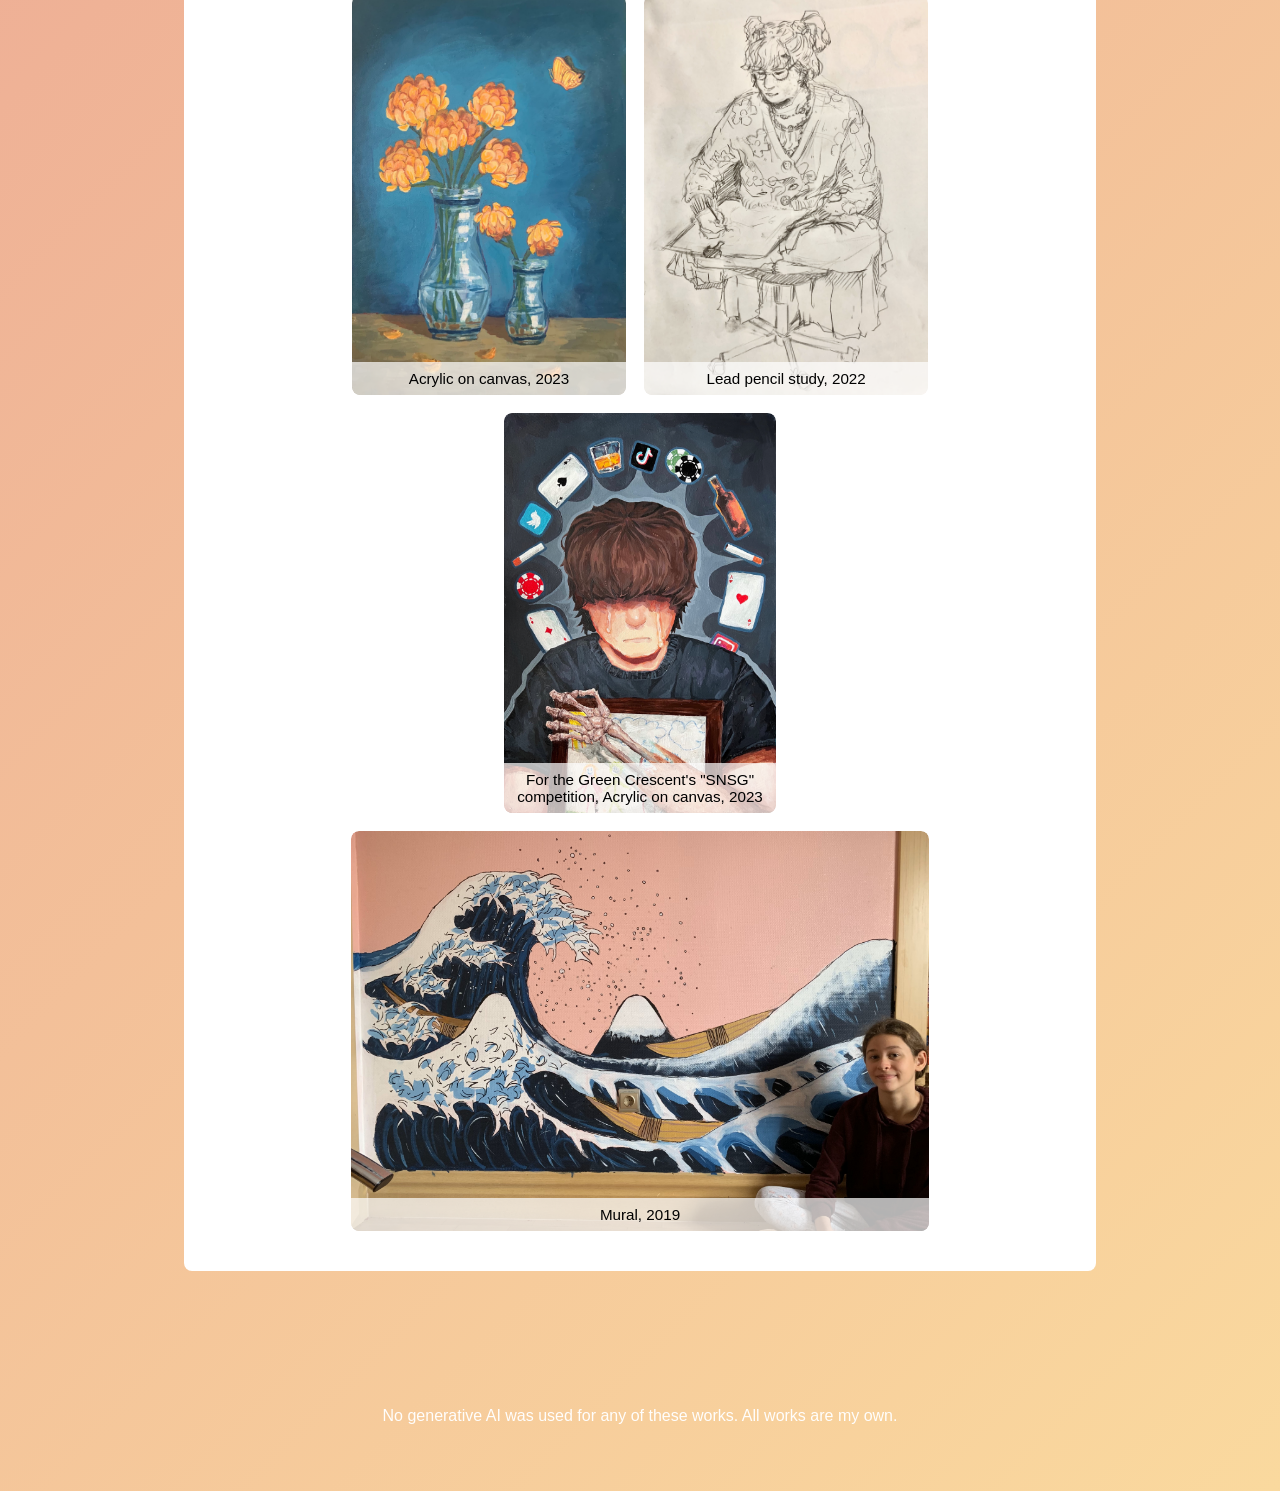
==== commit a1aa0e01: "final" ====
--- a/index.html
+++ b/index.html
@@ -148,15 +148,16 @@
       <div class="caption">Acrylic on canvas, recreation, 2021</div>
     </a>
 
+            <a href="#img11" class="gallery-item">
+      <img src="img/img11.JPG" alt="img11">
+      <div class="caption">Ink study, 2025</div>
+    </a>
+
     <a href="#img6" class="gallery-item">
       <img src="img/img6.png" alt="img6">
       <div class="caption">Acrylic on canvas, 2023</div>
     </a>
 
-        <a href="#img11" class="gallery-item">
-      <img src="img/img11.JPG" alt="img11">
-      <div class="caption">Ink study, 2025</div>
-    </a>
 
      <a href="#img7" class="gallery-item">
       <img src="img/img7.jpg" alt="img7">
